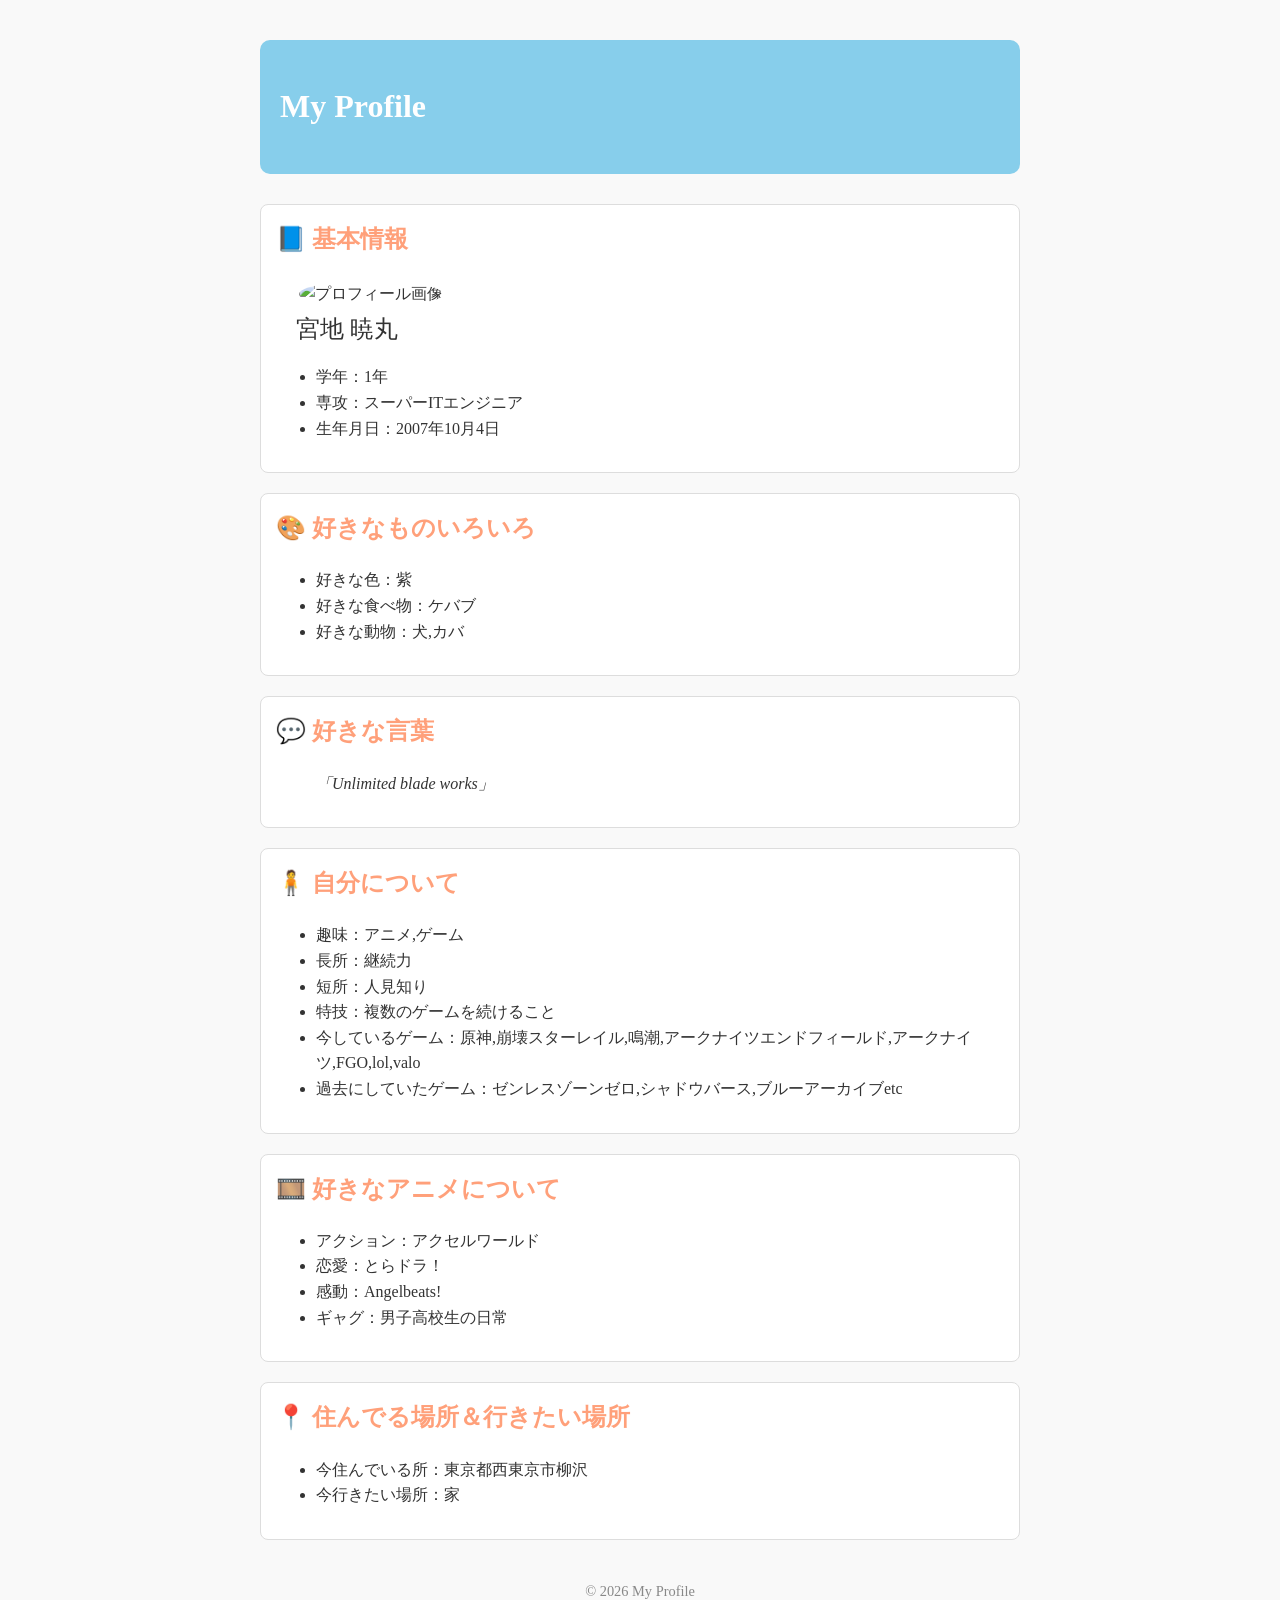
==== profile.html @ 22424494 "Add files via upload" ====
<!DOCTYPE html>
<html lang="ja">
<head>
  <meta charset="UTF-8">
  <title>My Profile</title>
  <link rel="stylesheet" href="profile.css">
</head>
<body>
  <div class="container">
    <header>
      <h1>My Profile</h1>
    </header>

    <section id="profile">
      <h2>📘 基本情報</h2>
      <img src="profile inu.jpg" alt="プロフィール画像" class="profile-img">
      <p class="profile-name">宮地 暁丸</p>
      <ul>
        <li>学年：1年</li>
        <li>専攻：スーパーITエンジニア</li>
        <li>生年月日：2007年10月4日</li>
      </ul>
    </section>

    <section id="fav-things">
      <h2>🎨 好きなものいろいろ</h2>
      <ul>
        <li>好きな色：紫</li>
        <li>好きな食べ物：ケバブ</li>
        <li>好きな動物：犬,カバ</li>
      </ul>
    </section>

    <section id="fav-words">
      <h2>💬 好きな言葉</h2>
      <p>「Unlimited blade works」</p>
    </section>

    <section id="about-me">
      <h2>🧍 自分について</h2>
      <ul>
        <li>趣味：アニメ,ゲーム</li>
        <li>長所：継続力</li>
        <li>短所：人見知り</li>
        <li>特技：複数のゲームを続けること</li>
        <li>今しているゲーム：原神,崩壊スターレイル,鳴潮,アークナイツエンドフィールド,アークナイツ,FGO,lol,valo</li>
        <li>過去にしていたゲーム：ゼンレスゾーンゼロ,シャドウバース,ブルーアーカイブetc</li>
      </ul>
    
    </section>
        <section id="about-me">
      <h2> 🎞️  好きなアニメについて</h2>
      <ul>
        <li>アクション：アクセルワールド</li>
        <li>恋愛：とらドラ！</li>
        <li>感動：Angelbeats!</li>
        <li>ギャグ：男子高校生の日常</li>
      </ul>
    </section>

    <section id="place">
      <h2>📍 住んでる場所＆行きたい場所</h2>
      <ul>
        <li>今住んでいる所：東京都西東京市柳沢</li>
        <li>今行きたい場所：家</li>
      </ul>
    </section>

    <footer>
      <p>&copy; 2026 My Profile</p>
    </footer>
  </div>
</body>
</html>
---- profile.css ----
@charset "UTF-8";  /* 文字コードをUTF-8に指定（日本語などの文字化けを防ぐ） */

* {
  box-sizing: border-box;  /* パディングやボーダーを含めて要素のサイズを計算する */
}

body {
  /*** 任意の色を設定 ***/
  background-color: #f9f9f9;  /* 背景色 */

  color: #333;                /* 文字色を濃いグレーに設定（読みやすさ重視） */
  line-height: 1.6;             /* 行間を少し広めにして読みやすくする */
  margin: 0;                    /* デフォルトのマージンをリセット */
  padding: 0;                   /* デフォルトのパディングをリセット */
}

.container {
  max-width: 800px;       /* コンテンツの最大幅を800pxに制限 */
  margin: 40px auto;      /* 上下に40pxの余白を、左右は中央揃え */
  padding: 0 20px;        /* 左右に20pxの余白を追加（内部余白） */
}

header {
  /*** 任意の色を設定 ***/
  background-color: #87ceeb;  /* 背景色 */
  color: white;               /* 文字色 */

  display: flex;                /* フレックスボックスで横並びにする */
  align-items: center;          /* 垂直方向の中央揃え */
  padding: 20px;                /* 内側の余白を20pxに設定 */
  border-radius: 10px;          /* 角を丸くする */
  margin-bottom: 30px;          /* 下に30pxの余白を追加（セクション間のスペース） */
}

.profile-img {
  width: 100px;               /* 幅を100pxに設定 */
  height: 100px;              /* 高さを100pxに設定 */
  border-radius: 50%;         /* 丸いプロフィール画像にする */
  object-fit: cover;          /* 画像を枠にぴったりおさめる */
  margin-left: 20px;          /* 左に余白をつけて見やすく */
  border: 3px solid white;  /* 白い縁取りを追加 */
}

.profile-name {
  font-size: 1.5em;         /* 通常の1.5倍の大きさにする */
  margin: 0 0 0 20px;       /* 左にだけ余白を追加して画像と分離 */
}

section {
  background: white;      /* セクション背景色 */
  border: 1px solid #ddd; /* 枠線 */
  border-radius: 8px;       /* 少し角を丸める */
  padding: 15px;            /* 内部余白を追加 */
  margin-top: 20px;         /* 上に余白を追加して次のセクションと区切る */
}

h2 {
  /*** 任意の色を設定 ***/
  color: #ffa07a;        /* 見出し色 */
  
  margin-top: 0;           /* 見出しの上の余白をなくす（セクションとの密着防止） */
}

#fav-words p {
  font-style: italic;      /* 引用部分を斜体にして強調 */
  margin-left: 40px;
}

footer {
  text-align: center;      /* テキストを中央揃え */
  margin-top: 40px;        /* 上に余白を追加（コンテンツと区切る） */
  font-size: 0.9em;        /* フッターの文字を少し小さめに */
  color: #888;           /* 薄いグレーで目立たせすぎない */
}
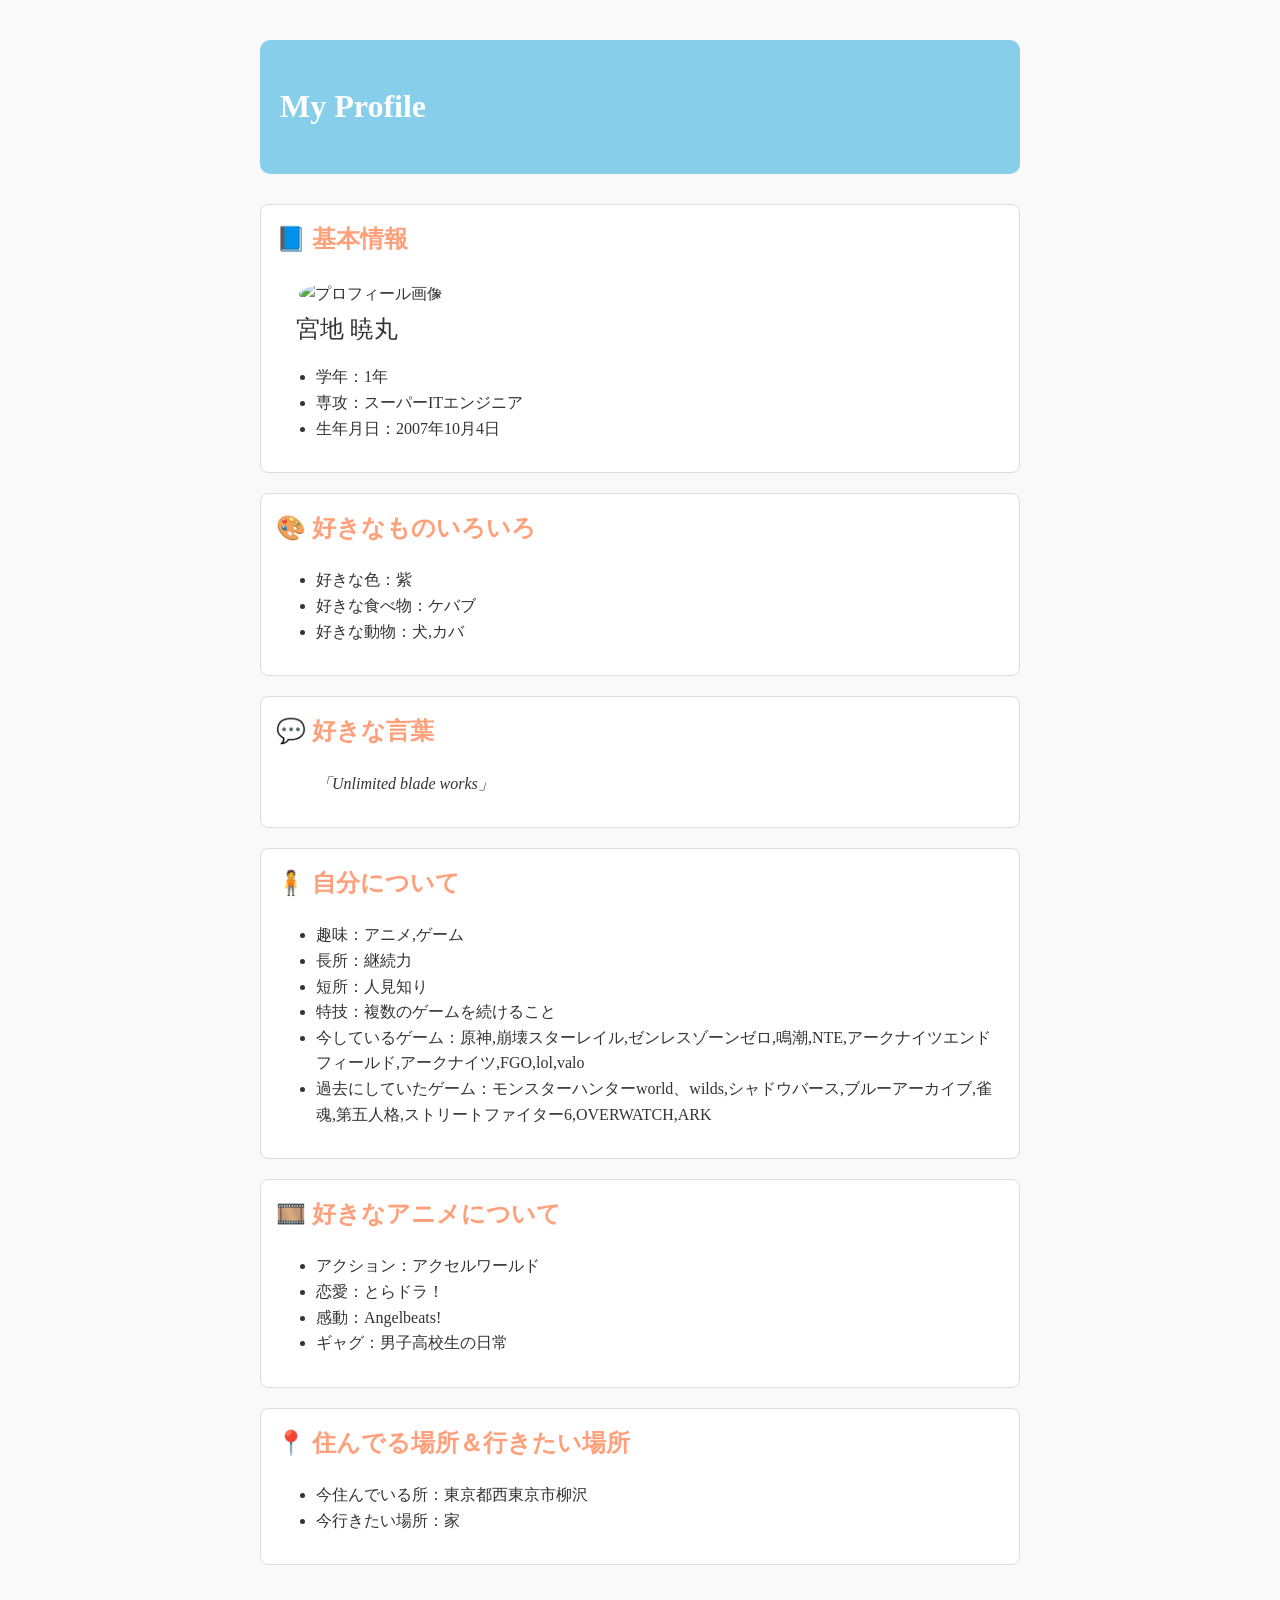
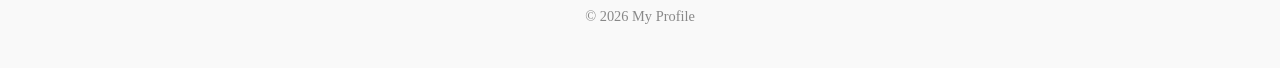
==== commit 91ed1a5b: "Update profile.html" ====
--- a/profile.html
+++ b/profile.html
@@ -43,8 +43,8 @@
         <li>長所：継続力</li>
         <li>短所：人見知り</li>
         <li>特技：複数のゲームを続けること</li>
-        <li>今しているゲーム：原神,崩壊スターレイル,鳴潮,アークナイツエンドフィールド,アークナイツ,FGO,lol,valo</li>
-        <li>過去にしていたゲーム：ゼンレスゾーンゼロ,シャドウバース,ブルーアーカイブetc</li>
+        <li>今しているゲーム：原神,崩壊スターレイル,ゼンレスゾーンゼロ,鳴潮,NTE,アークナイツエンドフィールド,アークナイツ,FGO,lol,valo</li>
+        <li>過去にしていたゲーム：モンスターハンターworld、wilds,シャドウバース,ブルーアーカイブ,雀魂,第五人格,ストリートファイター6,OVERWATCH,ARK</li>
       </ul>
     
     </section>
@@ -71,4 +71,4 @@
     </footer>
   </div>
 </body>
-</html>+</html>
